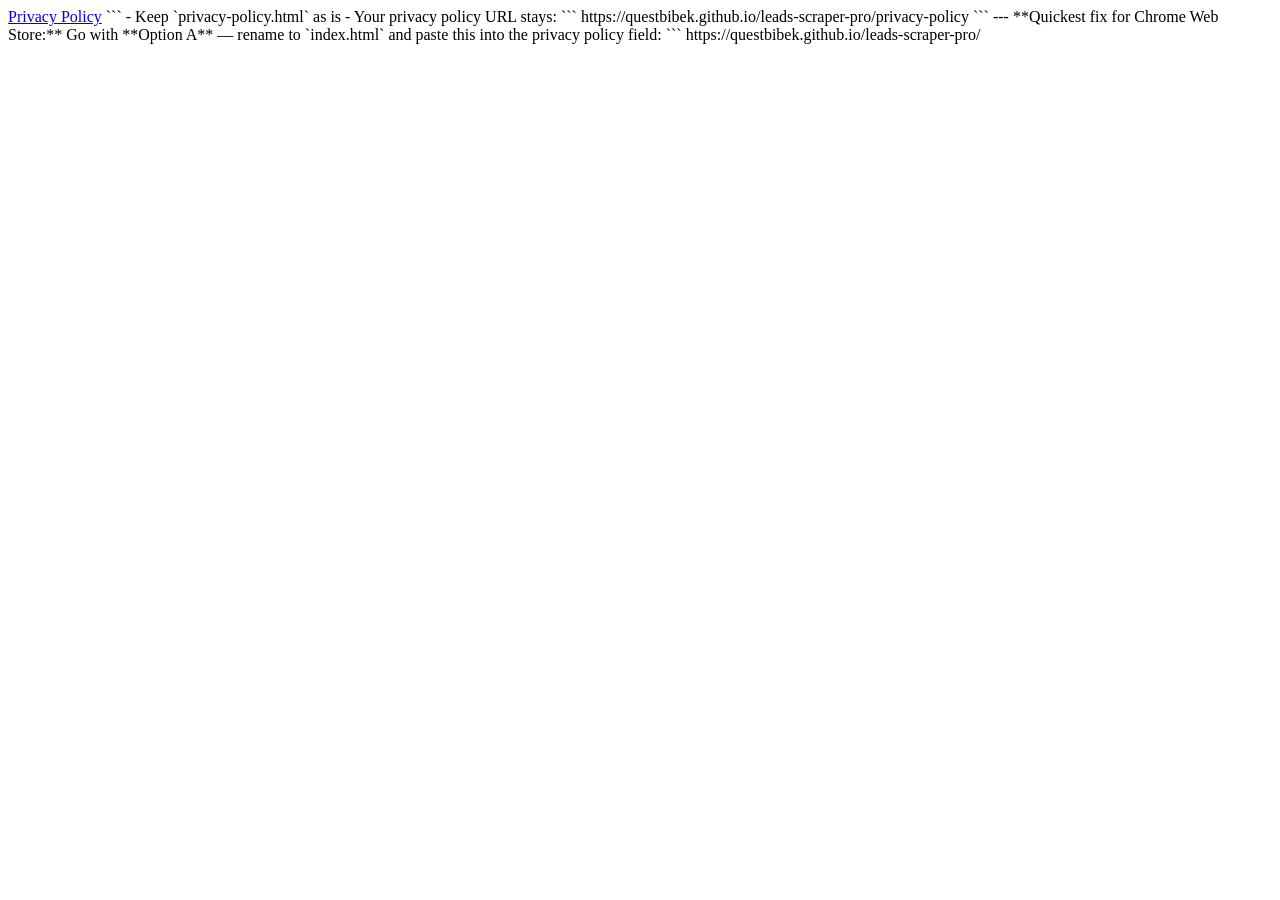
==== index.html @ d7d43109 "Create index.html" ====
<!DOCTYPE html>
<html><body><a href="privacy-policy">Privacy Policy</a></body></html>
```
- Keep `privacy-policy.html` as is
- Your privacy policy URL stays:
```
https://questbibek.github.io/leads-scraper-pro/privacy-policy
```

---

**Quickest fix for Chrome Web Store:** Go with **Option A** — rename to `index.html` and paste this into the privacy policy field:
```
https://questbibek.github.io/leads-scraper-pro/
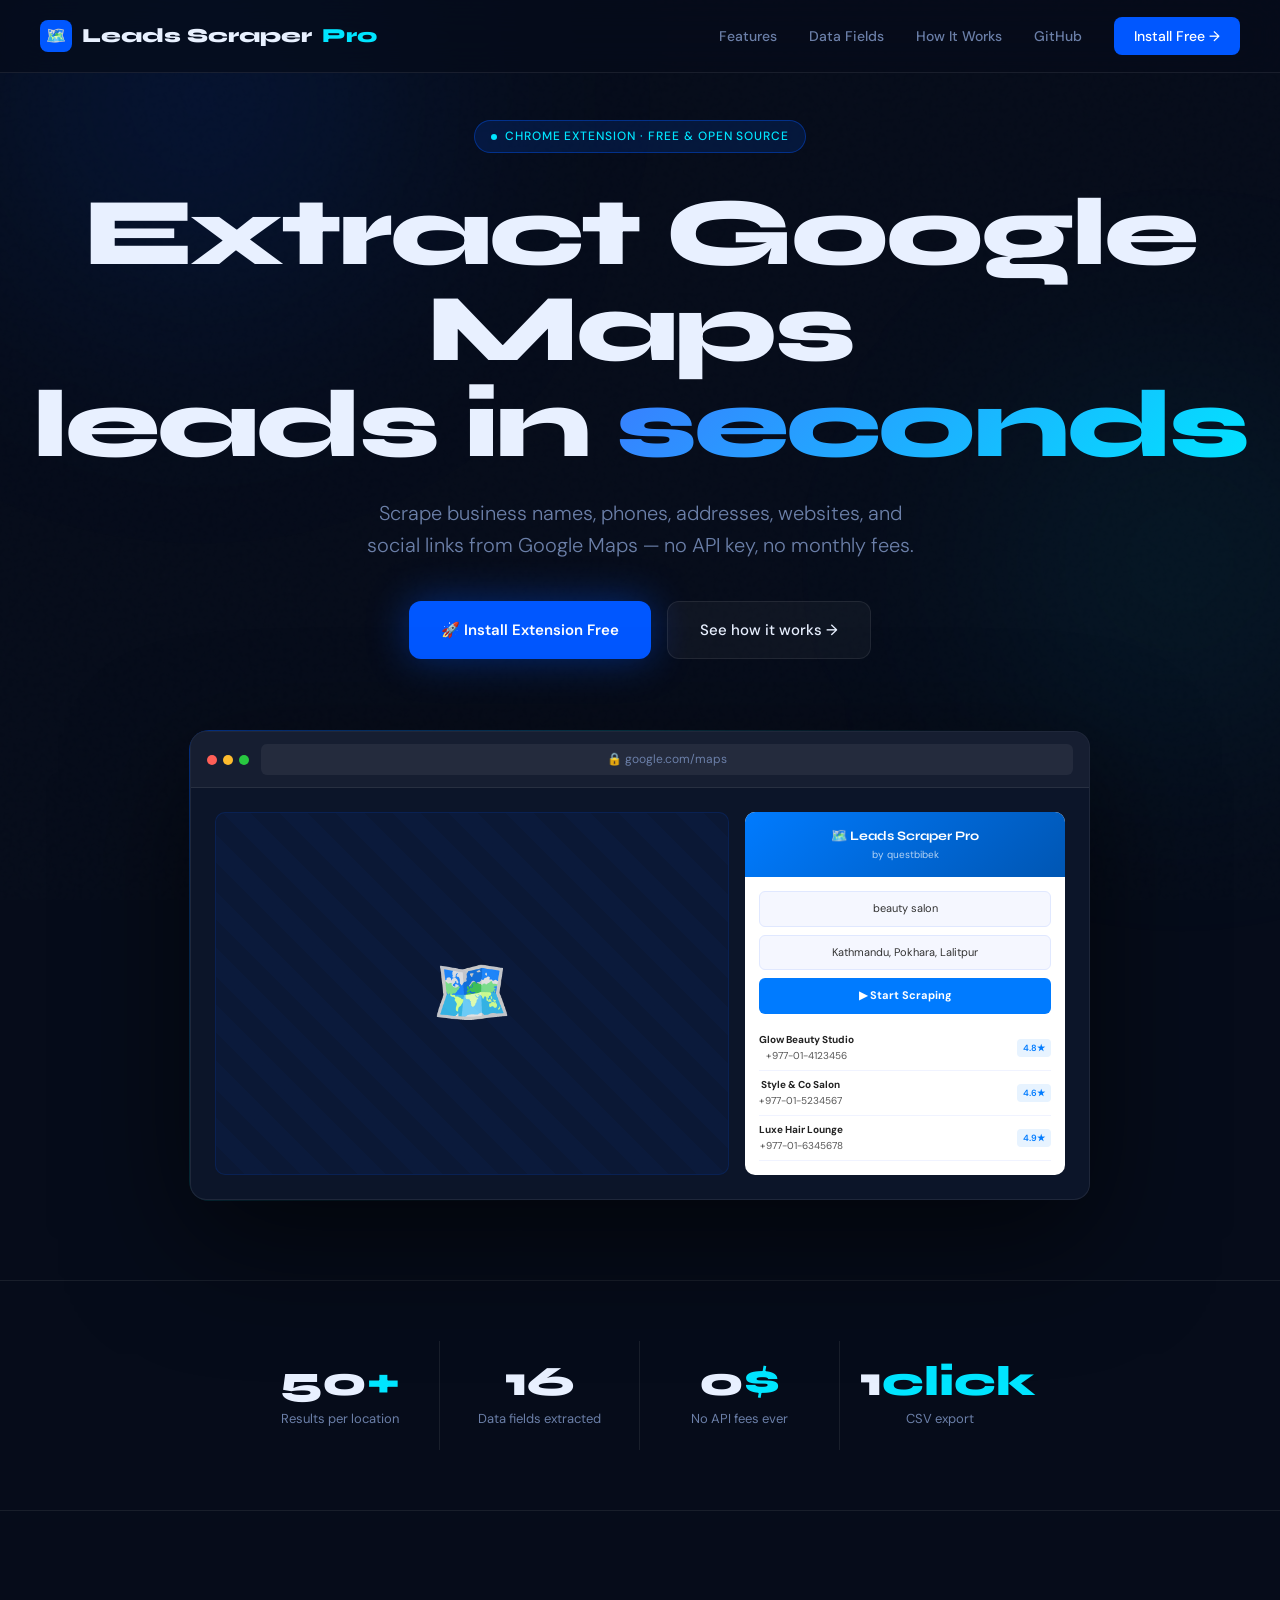
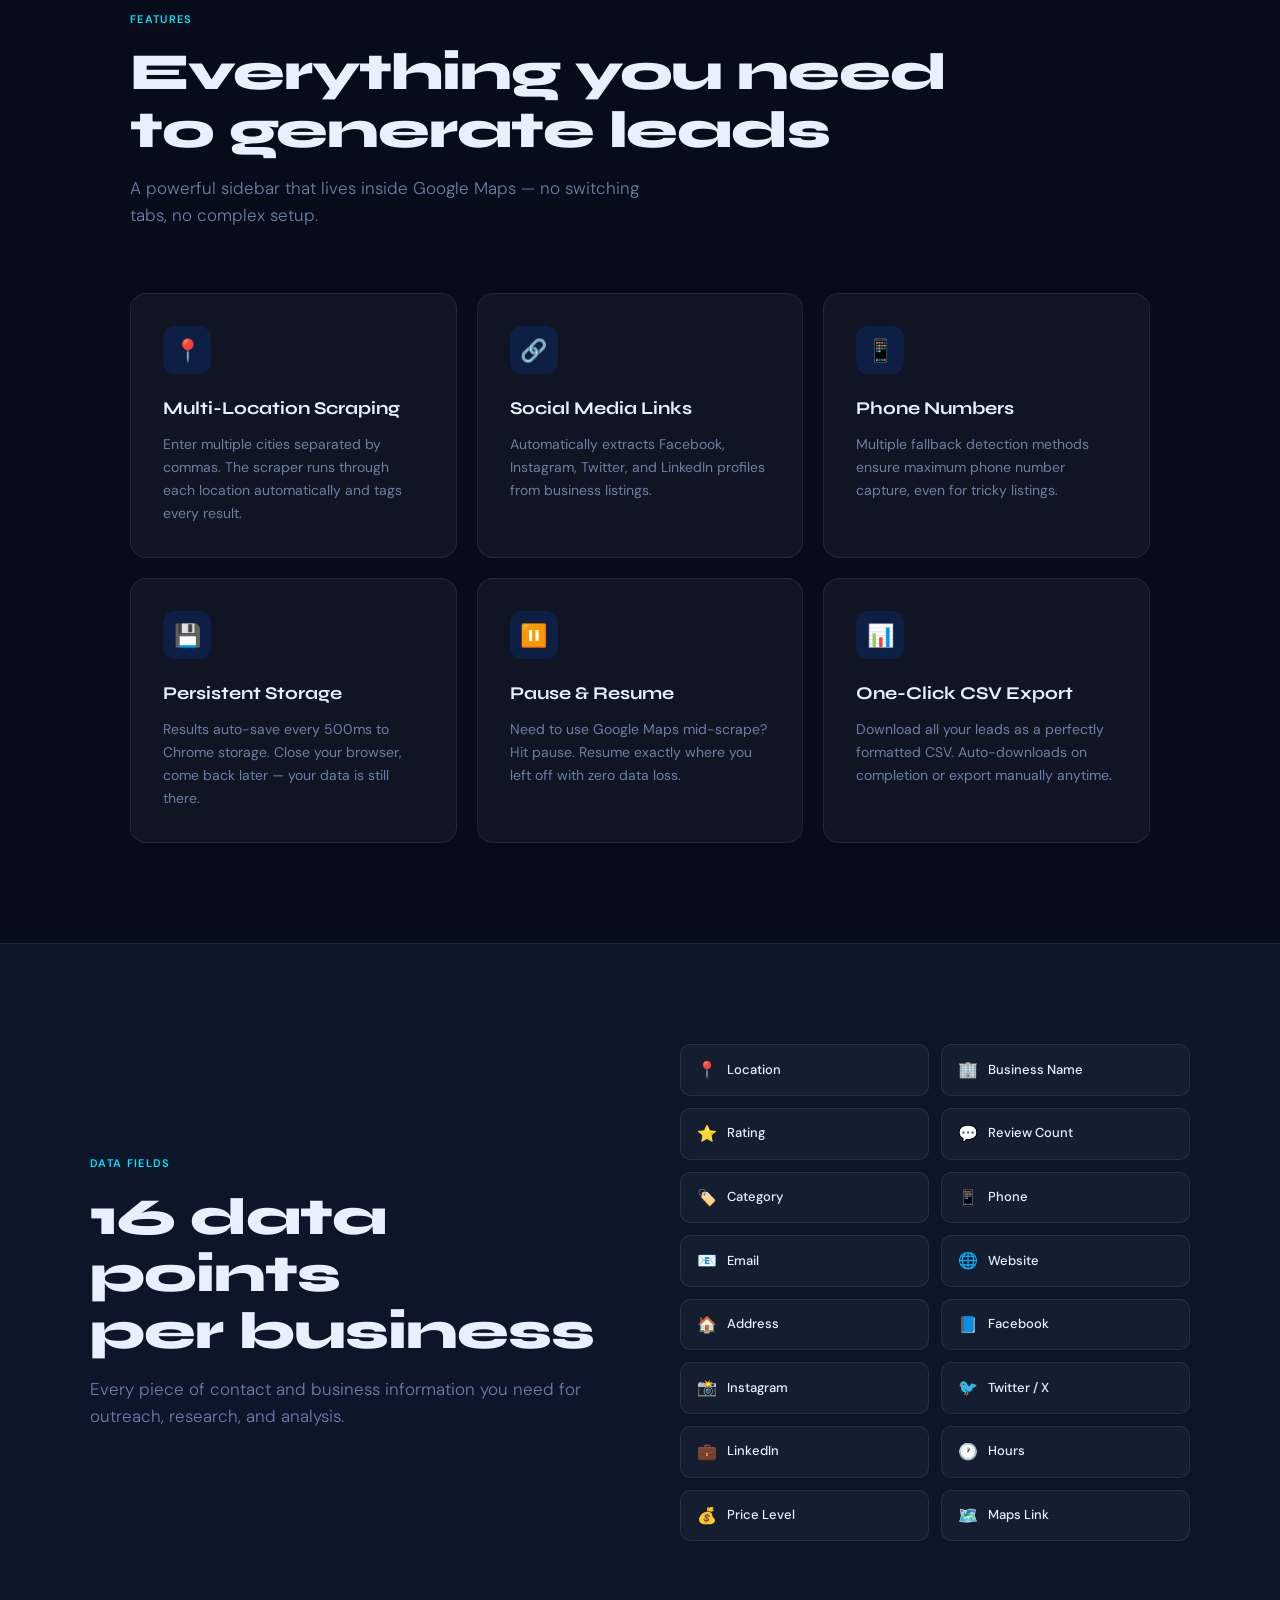
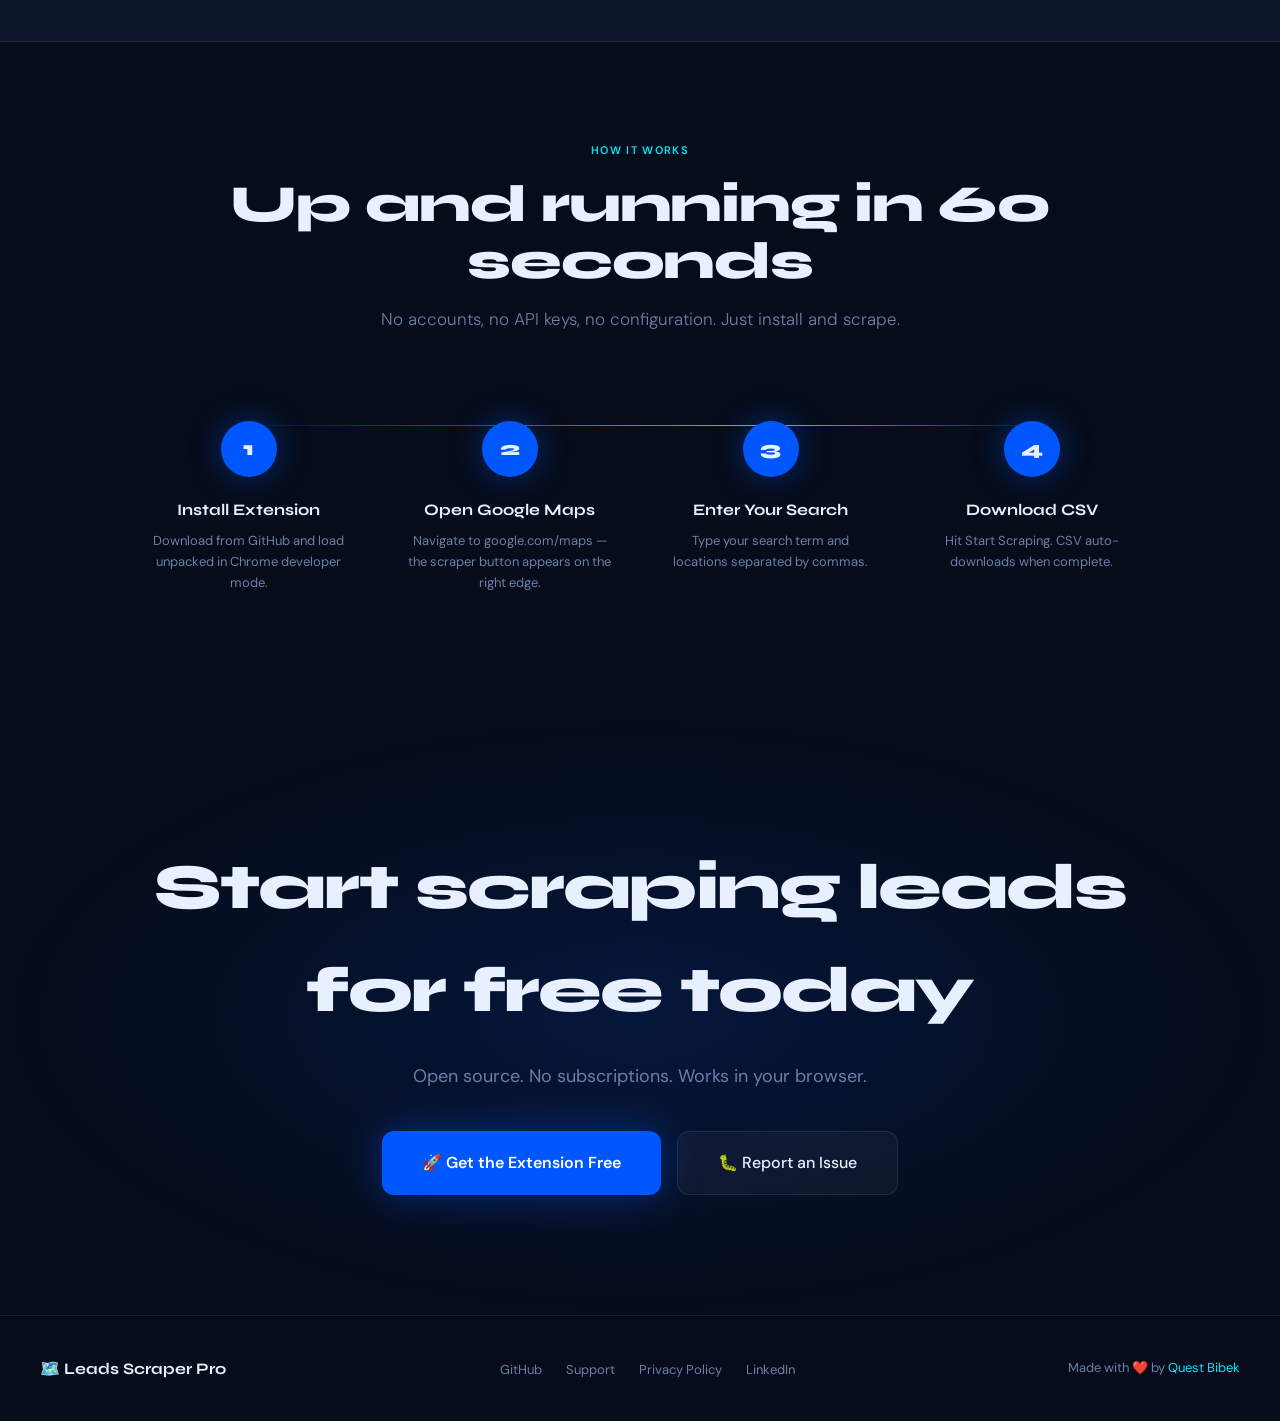
==== commit fc26e3fe: "Update index.html" ====
--- a/index.html
+++ b/index.html
@@ -1,14 +1,916 @@
 <!DOCTYPE html>
-<html><body><a href="privacy-policy">Privacy Policy</a></body></html>
-```
-- Keep `privacy-policy.html` as is
-- Your privacy policy URL stays:
-```
-https://questbibek.github.io/leads-scraper-pro/privacy-policy
-```
-
----
-
-**Quickest fix for Chrome Web Store:** Go with **Option A** — rename to `index.html` and paste this into the privacy policy field:
-```
-https://questbibek.github.io/leads-scraper-pro/
+<html lang="en">
+<head>
+  <meta charset="UTF-8" />
+  <meta name="viewport" content="width=device-width, initial-scale=1.0"/>
+  <title>Leads Scraper Pro — Google Maps Data Extraction</title>
+  <link href="https://fonts.googleapis.com/css2?family=Syne:wght@400;600;700;800&family=DM+Sans:ital,wght@0,300;0,400;0,500;1,300&display=swap" rel="stylesheet">
+  <style>
+    *, *::before, *::after { box-sizing: border-box; margin: 0; padding: 0; }
+
+    :root {
+      --blue: #0057FF;
+      --blue-light: #3a7bff;
+      --blue-dark: #0038b8;
+      --accent: #00E5FF;
+      --accent2: #FFD600;
+      --bg: #060C1A;
+      --bg2: #0C1529;
+      --text: #E8F0FF;
+      --muted: #6B7FA8;
+      --card: rgba(255,255,255,0.04);
+      --border: rgba(255,255,255,0.08);
+    }
+
+    html { scroll-behavior: smooth; }
+
+    body {
+      background: var(--bg);
+      color: var(--text);
+      font-family: 'DM Sans', sans-serif;
+      font-size: 16px;
+      line-height: 1.6;
+      overflow-x: hidden;
+    }
+
+    /* NOISE OVERLAY */
+    body::before {
+      content: '';
+      position: fixed;
+      inset: 0;
+      background-image: url("data:image/svg+xml,%3Csvg viewBox='0 0 200 200' xmlns='http://www.w3.org/2000/svg'%3E%3Cfilter id='n'%3E%3CfeTurbulence type='fractalNoise' baseFrequency='0.9' numOctaves='4' stitchTiles='stitch'/%3E%3C/filter%3E%3Crect width='100%25' height='100%25' filter='url(%23n)' opacity='0.04'/%3E%3C/svg%3E");
+      pointer-events: none;
+      z-index: 0;
+      opacity: 0.4;
+    }
+
+    /* GLOW BLOBS */
+    .blob {
+      position: fixed;
+      border-radius: 50%;
+      filter: blur(120px);
+      pointer-events: none;
+      z-index: 0;
+    }
+    .blob-1 {
+      width: 600px; height: 600px;
+      background: radial-gradient(circle, rgba(0,87,255,0.18) 0%, transparent 70%);
+      top: -200px; left: -100px;
+      animation: blobmove1 18s ease-in-out infinite;
+    }
+    .blob-2 {
+      width: 500px; height: 500px;
+      background: radial-gradient(circle, rgba(0,229,255,0.1) 0%, transparent 70%);
+      bottom: 10%; right: -150px;
+      animation: blobmove2 22s ease-in-out infinite;
+    }
+    @keyframes blobmove1 {
+      0%,100% { transform: translate(0,0); }
+      50% { transform: translate(80px, 60px); }
+    }
+    @keyframes blobmove2 {
+      0%,100% { transform: translate(0,0); }
+      50% { transform: translate(-60px, -80px); }
+    }
+
+    /* NAV */
+    nav {
+      position: fixed;
+      top: 0; left: 0; right: 0;
+      z-index: 100;
+      padding: 20px 40px;
+      display: flex;
+      align-items: center;
+      justify-content: space-between;
+      background: rgba(6,12,26,0.7);
+      backdrop-filter: blur(20px);
+      border-bottom: 1px solid var(--border);
+    }
+    .nav-logo {
+      font-family: 'Syne', sans-serif;
+      font-weight: 800;
+      font-size: 20px;
+      color: var(--text);
+      text-decoration: none;
+      display: flex;
+      align-items: center;
+      gap: 10px;
+    }
+    .nav-logo span {
+      color: var(--accent);
+    }
+    .logo-icon {
+      width: 32px; height: 32px;
+      background: var(--blue);
+      border-radius: 8px;
+      display: grid;
+      place-items: center;
+      font-size: 16px;
+    }
+    .nav-links {
+      display: flex;
+      gap: 32px;
+      list-style: none;
+    }
+    .nav-links a {
+      color: var(--muted);
+      text-decoration: none;
+      font-size: 14px;
+      font-weight: 500;
+      transition: color 0.2s;
+    }
+    .nav-links a:hover { color: var(--text); }
+    .nav-cta {
+      background: var(--blue);
+      color: white !important;
+      padding: 10px 20px;
+      border-radius: 8px;
+      font-weight: 500;
+      transition: background 0.2s, transform 0.2s !important;
+    }
+    .nav-cta:hover {
+      background: var(--blue-light) !important;
+      transform: translateY(-1px);
+      color: white !important;
+    }
+
+    /* SECTIONS */
+    section { position: relative; z-index: 1; }
+
+    /* HERO */
+    .hero {
+      min-height: 100vh;
+      display: flex;
+      flex-direction: column;
+      align-items: center;
+      justify-content: center;
+      text-align: center;
+      padding: 120px 24px 80px;
+    }
+
+    .hero-badge {
+      display: inline-flex;
+      align-items: center;
+      gap: 8px;
+      background: rgba(0,87,255,0.15);
+      border: 1px solid rgba(0,87,255,0.4);
+      color: var(--accent);
+      font-size: 12px;
+      font-weight: 500;
+      letter-spacing: 0.08em;
+      text-transform: uppercase;
+      padding: 6px 16px;
+      border-radius: 100px;
+      margin-bottom: 32px;
+      animation: fadeup 0.6s ease both;
+    }
+    .badge-dot {
+      width: 6px; height: 6px;
+      background: var(--accent);
+      border-radius: 50%;
+      animation: pulse 2s ease infinite;
+    }
+    @keyframes pulse {
+      0%,100% { opacity: 1; transform: scale(1); }
+      50% { opacity: 0.5; transform: scale(1.4); }
+    }
+
+    .hero h1 {
+      font-family: 'Syne', sans-serif;
+      font-size: clamp(48px, 8vw, 96px);
+      font-weight: 800;
+      line-height: 1.0;
+      letter-spacing: -0.03em;
+      margin-bottom: 24px;
+      animation: fadeup 0.6s 0.1s ease both;
+    }
+    .hero h1 em {
+      font-style: normal;
+      background: linear-gradient(135deg, var(--blue-light), var(--accent));
+      -webkit-background-clip: text;
+      -webkit-text-fill-color: transparent;
+      background-clip: text;
+    }
+
+    .hero-sub {
+      font-size: clamp(16px, 2vw, 20px);
+      color: var(--muted);
+      max-width: 560px;
+      margin: 0 auto 40px;
+      font-weight: 300;
+      animation: fadeup 0.6s 0.2s ease both;
+    }
+
+    .hero-actions {
+      display: flex;
+      gap: 16px;
+      justify-content: center;
+      flex-wrap: wrap;
+      animation: fadeup 0.6s 0.3s ease both;
+    }
+
+    .btn-primary {
+      display: inline-flex;
+      align-items: center;
+      gap: 10px;
+      background: var(--blue);
+      color: white;
+      text-decoration: none;
+      padding: 16px 32px;
+      border-radius: 12px;
+      font-weight: 600;
+      font-size: 15px;
+      transition: all 0.25s;
+      box-shadow: 0 0 40px rgba(0,87,255,0.4);
+    }
+    .btn-primary:hover {
+      background: var(--blue-light);
+      transform: translateY(-2px);
+      box-shadow: 0 8px 48px rgba(0,87,255,0.5);
+    }
+    .btn-secondary {
+      display: inline-flex;
+      align-items: center;
+      gap: 10px;
+      background: var(--card);
+      color: var(--text);
+      text-decoration: none;
+      padding: 16px 32px;
+      border-radius: 12px;
+      font-weight: 500;
+      font-size: 15px;
+      border: 1px solid var(--border);
+      transition: all 0.25s;
+    }
+    .btn-secondary:hover {
+      background: rgba(255,255,255,0.08);
+      border-color: rgba(255,255,255,0.2);
+      transform: translateY(-2px);
+    }
+
+    /* HERO VISUAL */
+    .hero-visual {
+      margin-top: 72px;
+      position: relative;
+      max-width: 900px;
+      width: 100%;
+      animation: fadeup 0.8s 0.4s ease both;
+    }
+    .hero-visual::before {
+      content: '';
+      position: absolute;
+      inset: -1px;
+      border-radius: 20px;
+      background: linear-gradient(135deg, rgba(0,87,255,0.5), rgba(0,229,255,0.2), transparent 60%);
+      z-index: -1;
+    }
+    .browser-mockup {
+      background: var(--bg2);
+      border-radius: 16px;
+      overflow: hidden;
+      border: 1px solid var(--border);
+      box-shadow: 0 40px 120px rgba(0,0,0,0.6);
+    }
+    .browser-bar {
+      background: rgba(255,255,255,0.04);
+      padding: 12px 16px;
+      display: flex;
+      align-items: center;
+      gap: 12px;
+      border-bottom: 1px solid var(--border);
+    }
+    .browser-dots { display: flex; gap: 6px; }
+    .browser-dots span {
+      width: 10px; height: 10px; border-radius: 50%;
+    }
+    .browser-dots span:nth-child(1) { background: #FF5F57; }
+    .browser-dots span:nth-child(2) { background: #FEBC2E; }
+    .browser-dots span:nth-child(3) { background: #28C840; }
+    .browser-url {
+      flex: 1;
+      background: rgba(255,255,255,0.06);
+      border-radius: 6px;
+      padding: 6px 12px;
+      font-size: 12px;
+      color: var(--muted);
+    }
+    .browser-content {
+      padding: 24px;
+      display: grid;
+      grid-template-columns: 1fr 320px;
+      gap: 16px;
+      min-height: 320px;
+    }
+    .maps-placeholder {
+      background: rgba(0,87,255,0.06);
+      border-radius: 10px;
+      border: 1px solid rgba(0,87,255,0.15);
+      display: flex;
+      align-items: center;
+      justify-content: center;
+      font-size: 64px;
+      position: relative;
+      overflow: hidden;
+    }
+    .maps-placeholder::after {
+      content: '';
+      position: absolute;
+      inset: 0;
+      background: repeating-linear-gradient(
+        45deg,
+        transparent,
+        transparent 20px,
+        rgba(0,87,255,0.03) 20px,
+        rgba(0,87,255,0.03) 40px
+      );
+    }
+    .sidebar-mockup {
+      background: white;
+      border-radius: 10px;
+      overflow: hidden;
+    }
+    .sidebar-header-mock {
+      background: linear-gradient(135deg, #007BFF, #0056b3);
+      padding: 14px 16px;
+    }
+    .sidebar-header-mock h4 {
+      color: white;
+      font-size: 13px;
+      font-weight: 700;
+      font-family: 'Syne', sans-serif;
+    }
+    .sidebar-header-mock p { color: rgba(255,255,255,0.7); font-size: 10px; }
+    .sidebar-body-mock { padding: 14px; }
+    .mock-input {
+      background: #f5f7ff;
+      border: 1.5px solid #e0e8ff;
+      border-radius: 6px;
+      padding: 8px 10px;
+      font-size: 11px;
+      color: #333;
+      margin-bottom: 8px;
+      width: 100%;
+    }
+    .mock-btn {
+      background: #007BFF;
+      color: white;
+      border-radius: 6px;
+      padding: 9px 14px;
+      font-size: 11px;
+      font-weight: 700;
+      width: 100%;
+      margin-bottom: 12px;
+      text-align: center;
+    }
+    .mock-row {
+      display: flex;
+      justify-content: space-between;
+      padding: 6px 0;
+      border-bottom: 1px solid #f0f3ff;
+      font-size: 10px;
+      color: #555;
+      align-items: center;
+    }
+    .mock-row strong { color: #222; font-size: 10px; }
+    .mock-badge {
+      background: #e7f3ff;
+      color: #007BFF;
+      padding: 2px 6px;
+      border-radius: 4px;
+      font-size: 9px;
+      font-weight: 600;
+    }
+
+    @keyframes fadeup {
+      from { opacity: 0; transform: translateY(24px); }
+      to { opacity: 1; transform: translateY(0); }
+    }
+
+    /* STATS */
+    .stats {
+      padding: 60px 40px;
+      display: flex;
+      justify-content: center;
+      gap: 0;
+      border-top: 1px solid var(--border);
+      border-bottom: 1px solid var(--border);
+    }
+    .stat-item {
+      flex: 1;
+      max-width: 200px;
+      text-align: center;
+      padding: 20px;
+      border-right: 1px solid var(--border);
+    }
+    .stat-item:last-child { border-right: none; }
+    .stat-num {
+      font-family: 'Syne', sans-serif;
+      font-size: 42px;
+      font-weight: 800;
+      color: var(--text);
+      line-height: 1;
+      margin-bottom: 6px;
+    }
+    .stat-num span { color: var(--accent); }
+    .stat-label { font-size: 13px; color: var(--muted); }
+
+    /* FEATURES */
+    .features {
+      padding: 100px 40px;
+      max-width: 1100px;
+      margin: 0 auto;
+    }
+    .section-label {
+      font-size: 11px;
+      font-weight: 600;
+      letter-spacing: 0.12em;
+      text-transform: uppercase;
+      color: var(--accent);
+      margin-bottom: 16px;
+    }
+    .section-title {
+      font-family: 'Syne', sans-serif;
+      font-size: clamp(32px, 5vw, 52px);
+      font-weight: 800;
+      line-height: 1.1;
+      letter-spacing: -0.02em;
+      margin-bottom: 16px;
+    }
+    .section-sub {
+      font-size: 17px;
+      color: var(--muted);
+      max-width: 520px;
+      margin-bottom: 64px;
+      font-weight: 300;
+    }
+
+    .features-grid {
+      display: grid;
+      grid-template-columns: repeat(3, 1fr);
+      gap: 20px;
+    }
+    .feature-card {
+      background: var(--card);
+      border: 1px solid var(--border);
+      border-radius: 16px;
+      padding: 32px;
+      transition: all 0.3s;
+      position: relative;
+      overflow: hidden;
+    }
+    .feature-card::before {
+      content: '';
+      position: absolute;
+      top: 0; left: 0; right: 0;
+      height: 2px;
+      background: linear-gradient(90deg, var(--blue), var(--accent));
+      opacity: 0;
+      transition: opacity 0.3s;
+    }
+    .feature-card:hover {
+      border-color: rgba(0,87,255,0.3);
+      background: rgba(0,87,255,0.06);
+      transform: translateY(-4px);
+    }
+    .feature-card:hover::before { opacity: 1; }
+    .feature-icon {
+      width: 48px; height: 48px;
+      background: rgba(0,87,255,0.15);
+      border-radius: 12px;
+      display: grid;
+      place-items: center;
+      font-size: 22px;
+      margin-bottom: 20px;
+    }
+    .feature-card h3 {
+      font-family: 'Syne', sans-serif;
+      font-size: 18px;
+      font-weight: 700;
+      margin-bottom: 10px;
+    }
+    .feature-card p {
+      font-size: 14px;
+      color: var(--muted);
+      line-height: 1.65;
+    }
+
+    /* DATA FIELDS */
+    .data-section {
+      padding: 100px 40px;
+      background: var(--bg2);
+      border-top: 1px solid var(--border);
+      border-bottom: 1px solid var(--border);
+    }
+    .data-inner {
+      max-width: 1100px;
+      margin: 0 auto;
+      display: grid;
+      grid-template-columns: 1fr 1fr;
+      gap: 80px;
+      align-items: center;
+    }
+    .data-fields {
+      display: grid;
+      grid-template-columns: 1fr 1fr;
+      gap: 12px;
+    }
+    .data-field {
+      display: flex;
+      align-items: center;
+      gap: 10px;
+      background: var(--card);
+      border: 1px solid var(--border);
+      border-radius: 10px;
+      padding: 12px 16px;
+      font-size: 13px;
+      font-weight: 500;
+      transition: all 0.2s;
+    }
+    .data-field:hover {
+      border-color: rgba(0,87,255,0.4);
+      background: rgba(0,87,255,0.08);
+    }
+    .field-icon { font-size: 16px; }
+
+    /* HOW IT WORKS */
+    .how {
+      padding: 100px 40px;
+      max-width: 1100px;
+      margin: 0 auto;
+    }
+    .steps {
+      display: grid;
+      grid-template-columns: repeat(4, 1fr);
+      gap: 24px;
+      margin-top: 64px;
+      position: relative;
+    }
+    .steps::before {
+      content: '';
+      position: absolute;
+      top: 28px;
+      left: 10%;
+      right: 10%;
+      height: 1px;
+      background: linear-gradient(90deg, transparent, var(--blue), var(--accent), transparent);
+    }
+    .step {
+      text-align: center;
+      padding: 24px 16px;
+    }
+    .step-num {
+      width: 56px; height: 56px;
+      background: var(--blue);
+      border-radius: 50%;
+      display: flex;
+      align-items: center;
+      justify-content: center;
+      font-family: 'Syne', sans-serif;
+      font-size: 20px;
+      font-weight: 800;
+      margin: 0 auto 20px;
+      box-shadow: 0 0 32px rgba(0,87,255,0.4);
+      position: relative;
+      z-index: 1;
+    }
+    .step h4 {
+      font-family: 'Syne', sans-serif;
+      font-size: 16px;
+      font-weight: 700;
+      margin-bottom: 8px;
+    }
+    .step p { font-size: 13px; color: var(--muted); }
+
+    /* CTA */
+    .cta-section {
+      padding: 120px 40px;
+      text-align: center;
+      position: relative;
+      overflow: hidden;
+    }
+    .cta-section::before {
+      content: '';
+      position: absolute;
+      inset: 0;
+      background: radial-gradient(ellipse at center, rgba(0,87,255,0.15) 0%, transparent 70%);
+    }
+    .cta-section h2 {
+      font-family: 'Syne', sans-serif;
+      font-size: clamp(36px, 6vw, 64px);
+      font-weight: 800;
+      letter-spacing: -0.03em;
+      margin-bottom: 20px;
+      position: relative;
+    }
+    .cta-section p {
+      font-size: 18px;
+      color: var(--muted);
+      margin-bottom: 40px;
+      position: relative;
+    }
+
+    /* FOOTER */
+    footer {
+      border-top: 1px solid var(--border);
+      padding: 40px;
+      display: flex;
+      justify-content: space-between;
+      align-items: center;
+      flex-wrap: wrap;
+      gap: 20px;
+      position: relative;
+      z-index: 1;
+    }
+    .footer-left {
+      font-family: 'Syne', sans-serif;
+      font-weight: 700;
+      font-size: 16px;
+    }
+    .footer-links {
+      display: flex;
+      gap: 24px;
+      list-style: none;
+    }
+    .footer-links a {
+      color: var(--muted);
+      text-decoration: none;
+      font-size: 13px;
+      transition: color 0.2s;
+    }
+    .footer-links a:hover { color: var(--text); }
+    .footer-right { font-size: 13px; color: var(--muted); }
+
+    /* SCROLL REVEAL */
+    .reveal {
+      opacity: 0;
+      transform: translateY(32px);
+      transition: opacity 0.7s ease, transform 0.7s ease;
+    }
+    .reveal.visible {
+      opacity: 1;
+      transform: translateY(0);
+    }
+
+    @media (max-width: 768px) {
+      nav { padding: 16px 20px; }
+      .nav-links { display: none; }
+      .features-grid { grid-template-columns: 1fr; }
+      .data-inner { grid-template-columns: 1fr; gap: 40px; }
+      .steps { grid-template-columns: 1fr 1fr; }
+      .steps::before { display: none; }
+      .stats { flex-wrap: wrap; }
+      .stat-item { border-right: none; border-bottom: 1px solid var(--border); }
+      .browser-content { grid-template-columns: 1fr; }
+      .sidebar-mockup { display: none; }
+    }
+  </style>
+</head>
+<body>
+
+  <div class="blob blob-1"></div>
+  <div class="blob blob-2"></div>
+
+  <!-- NAV -->
+  <nav>
+    <a href="#" class="nav-logo">
+      <div class="logo-icon">🗺️</div>
+      Leads Scraper <span>Pro</span>
+    </a>
+    <ul class="nav-links">
+      <li><a href="#features">Features</a></li>
+      <li><a href="#data">Data Fields</a></li>
+      <li><a href="#how">How It Works</a></li>
+      <li><a href="https://github.com/questbibek/leads-scraper-pro" target="_blank">GitHub</a></li>
+      <li><a href="https://github.com/questbibek/leads-scraper-pro" target="_blank" class="nav-cta">Install Free →</a></li>
+    </ul>
+  </nav>
+
+  <!-- HERO -->
+  <section class="hero">
+    <div class="hero-badge">
+      <span class="badge-dot"></span>
+      Chrome Extension · Free & Open Source
+    </div>
+
+    <h1>Extract Google Maps<br/>leads in <em>seconds</em></h1>
+    <p class="hero-sub">Scrape business names, phones, addresses, websites, and social links from Google Maps — no API key, no monthly fees.</p>
+
+    <div class="hero-actions">
+      <a href="https://github.com/questbibek/leads-scraper-pro" target="_blank" class="btn-primary">
+        🚀 Install Extension Free
+      </a>
+      <a href="#how" class="btn-secondary">
+        See how it works →
+      </a>
+    </div>
+
+    <div class="hero-visual">
+      <div class="browser-mockup">
+        <div class="browser-bar">
+          <div class="browser-dots">
+            <span></span><span></span><span></span>
+          </div>
+          <div class="browser-url">🔒 google.com/maps</div>
+        </div>
+        <div class="browser-content">
+          <div class="maps-placeholder">🗺️</div>
+          <div class="sidebar-mockup">
+            <div class="sidebar-header-mock">
+              <h4>🗺️ Leads Scraper Pro</h4>
+              <p>by questbibek</p>
+            </div>
+            <div class="sidebar-body-mock">
+              <div class="mock-input">beauty salon</div>
+              <div class="mock-input">Kathmandu, Pokhara, Lalitpur</div>
+              <div class="mock-btn">▶ Start Scraping</div>
+              <div class="mock-row">
+                <div>
+                  <strong>Glow Beauty Studio</strong><br/>
+                  +977-01-4123456
+                </div>
+                <span class="mock-badge">4.8★</span>
+              </div>
+              <div class="mock-row">
+                <div>
+                  <strong>Style & Co Salon</strong><br/>
+                  +977-01-5234567
+                </div>
+                <span class="mock-badge">4.6★</span>
+              </div>
+              <div class="mock-row">
+                <div>
+                  <strong>Luxe Hair Lounge</strong><br/>
+                  +977-01-6345678
+                </div>
+                <span class="mock-badge">4.9★</span>
+              </div>
+            </div>
+          </div>
+        </div>
+      </div>
+    </div>
+  </section>
+
+  <!-- STATS -->
+  <div class="stats reveal">
+    <div class="stat-item">
+      <div class="stat-num">50<span>+</span></div>
+      <div class="stat-label">Results per location</div>
+    </div>
+    <div class="stat-item">
+      <div class="stat-num">16<span></span></div>
+      <div class="stat-label">Data fields extracted</div>
+    </div>
+    <div class="stat-item">
+      <div class="stat-num">0<span>$</span></div>
+      <div class="stat-label">No API fees ever</div>
+    </div>
+    <div class="stat-item">
+      <div class="stat-num">1<span>click</span></div>
+      <div class="stat-label">CSV export</div>
+    </div>
+  </div>
+
+  <!-- FEATURES -->
+  <section class="features" id="features">
+    <div class="reveal">
+      <div class="section-label">Features</div>
+      <h2 class="section-title">Everything you need<br/>to generate leads</h2>
+      <p class="section-sub">A powerful sidebar that lives inside Google Maps — no switching tabs, no complex setup.</p>
+    </div>
+
+    <div class="features-grid reveal">
+      <div class="feature-card">
+        <div class="feature-icon">📍</div>
+        <h3>Multi-Location Scraping</h3>
+        <p>Enter multiple cities separated by commas. The scraper runs through each location automatically and tags every result.</p>
+      </div>
+      <div class="feature-card">
+        <div class="feature-icon">🔗</div>
+        <h3>Social Media Links</h3>
+        <p>Automatically extracts Facebook, Instagram, Twitter, and LinkedIn profiles from business listings.</p>
+      </div>
+      <div class="feature-card">
+        <div class="feature-icon">📱</div>
+        <h3>Phone Numbers</h3>
+        <p>Multiple fallback detection methods ensure maximum phone number capture, even for tricky listings.</p>
+      </div>
+      <div class="feature-card">
+        <div class="feature-icon">💾</div>
+        <h3>Persistent Storage</h3>
+        <p>Results auto-save every 500ms to Chrome storage. Close your browser, come back later — your data is still there.</p>
+      </div>
+      <div class="feature-card">
+        <div class="feature-icon">⏸️</div>
+        <h3>Pause & Resume</h3>
+        <p>Need to use Google Maps mid-scrape? Hit pause. Resume exactly where you left off with zero data loss.</p>
+      </div>
+      <div class="feature-card">
+        <div class="feature-icon">📊</div>
+        <h3>One-Click CSV Export</h3>
+        <p>Download all your leads as a perfectly formatted CSV. Auto-downloads on completion or export manually anytime.</p>
+      </div>
+    </div>
+  </section>
+
+  <!-- DATA FIELDS -->
+  <section class="data-section" id="data">
+    <div class="data-inner">
+      <div class="reveal">
+        <div class="section-label">Data Fields</div>
+        <h2 class="section-title">16 data points<br/>per business</h2>
+        <p class="section-sub" style="margin-bottom:0">Every piece of contact and business information you need for outreach, research, and analysis.</p>
+      </div>
+      <div class="data-fields reveal">
+        <div class="data-field"><span class="field-icon">📍</span> Location</div>
+        <div class="data-field"><span class="field-icon">🏢</span> Business Name</div>
+        <div class="data-field"><span class="field-icon">⭐</span> Rating</div>
+        <div class="data-field"><span class="field-icon">💬</span> Review Count</div>
+        <div class="data-field"><span class="field-icon">🏷️</span> Category</div>
+        <div class="data-field"><span class="field-icon">📱</span> Phone</div>
+        <div class="data-field"><span class="field-icon">📧</span> Email</div>
+        <div class="data-field"><span class="field-icon">🌐</span> Website</div>
+        <div class="data-field"><span class="field-icon">🏠</span> Address</div>
+        <div class="data-field"><span class="field-icon">📘</span> Facebook</div>
+        <div class="data-field"><span class="field-icon">📸</span> Instagram</div>
+        <div class="data-field"><span class="field-icon">🐦</span> Twitter / X</div>
+        <div class="data-field"><span class="field-icon">💼</span> LinkedIn</div>
+        <div class="data-field"><span class="field-icon">🕐</span> Hours</div>
+        <div class="data-field"><span class="field-icon">💰</span> Price Level</div>
+        <div class="data-field"><span class="field-icon">🗺️</span> Maps Link</div>
+      </div>
+    </div>
+  </section>
+
+  <!-- HOW IT WORKS -->
+  <section class="how" id="how">
+    <div class="reveal" style="text-align:center">
+      <div class="section-label">How It Works</div>
+      <h2 class="section-title">Up and running in 60 seconds</h2>
+      <p class="section-sub" style="margin: 0 auto;">No accounts, no API keys, no configuration. Just install and scrape.</p>
+    </div>
+
+    <div class="steps">
+      <div class="step reveal">
+        <div class="step-num">1</div>
+        <h4>Install Extension</h4>
+        <p>Download from GitHub and load unpacked in Chrome developer mode.</p>
+      </div>
+      <div class="step reveal">
+        <div class="step-num">2</div>
+        <h4>Open Google Maps</h4>
+        <p>Navigate to google.com/maps — the scraper button appears on the right edge.</p>
+      </div>
+      <div class="step reveal">
+        <div class="step-num">3</div>
+        <h4>Enter Your Search</h4>
+        <p>Type your search term and locations separated by commas.</p>
+      </div>
+      <div class="step reveal">
+        <div class="step-num">4</div>
+        <h4>Download CSV</h4>
+        <p>Hit Start Scraping. CSV auto-downloads when complete.</p>
+      </div>
+    </div>
+  </section>
+
+  <!-- CTA -->
+  <section class="cta-section reveal">
+    <h2>Start scraping leads<br/>for free today</h2>
+    <p>Open source. No subscriptions. Works in your browser.</p>
+    <div style="display:flex; gap:16px; justify-content:center; flex-wrap:wrap; position:relative;">
+      <a href="https://github.com/questbibek/leads-scraper-pro" target="_blank" class="btn-primary" style="font-size:16px; padding:18px 40px;">
+        🚀 Get the Extension Free
+      </a>
+      <a href="https://github.com/questbibek/leads-scraper-pro/issues" target="_blank" class="btn-secondary" style="font-size:16px; padding:18px 40px;">
+        🐛 Report an Issue
+      </a>
+    </div>
+  </section>
+
+  <!-- FOOTER -->
+  <footer>
+    <div class="footer-left">🗺️ Leads Scraper Pro</div>
+    <ul class="footer-links">
+      <li><a href="https://github.com/questbibek/leads-scraper-pro" target="_blank">GitHub</a></li>
+      <li><a href="https://github.com/questbibek/leads-scraper-pro/issues" target="_blank">Support</a></li>
+      <li><a href="privacy-policy">Privacy Policy</a></li>
+      <li><a href="https://www.linkedin.com/in/questbibek" target="_blank">LinkedIn</a></li>
+    </ul>
+    <div class="footer-right">Made with ❤️ by <a href="https://github.com/questbibek" target="_blank" style="color:var(--accent); text-decoration:none;">Quest Bibek</a></div>
+  </footer>
+
+  <script>
+    // Scroll reveal
+    const observer = new IntersectionObserver((entries) => {
+      entries.forEach(el => {
+        if (el.isIntersecting) {
+          el.target.classList.add('visible');
+        }
+      });
+    }, { threshold: 0.1 });
+
+    document.querySelectorAll('.reveal').forEach(el => observer.observe(el));
+  </script>
+</body>
+</html>
